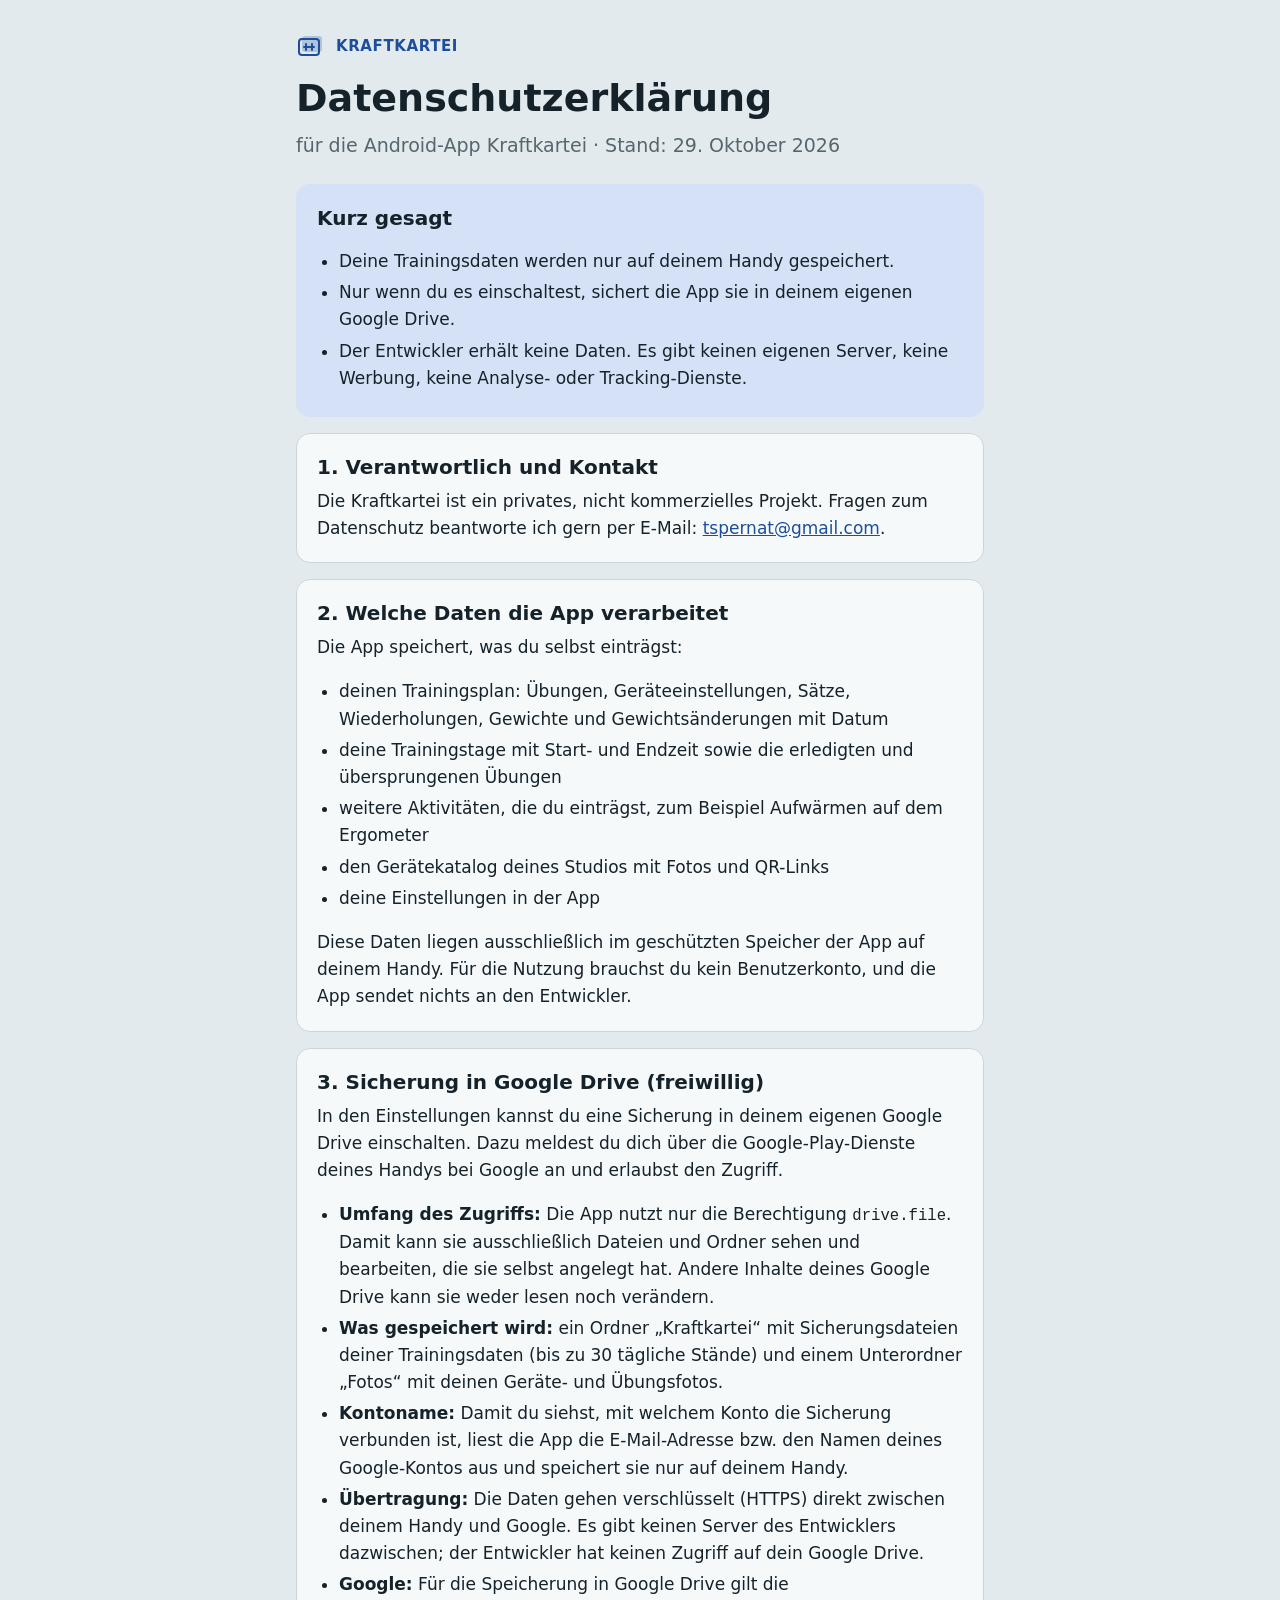
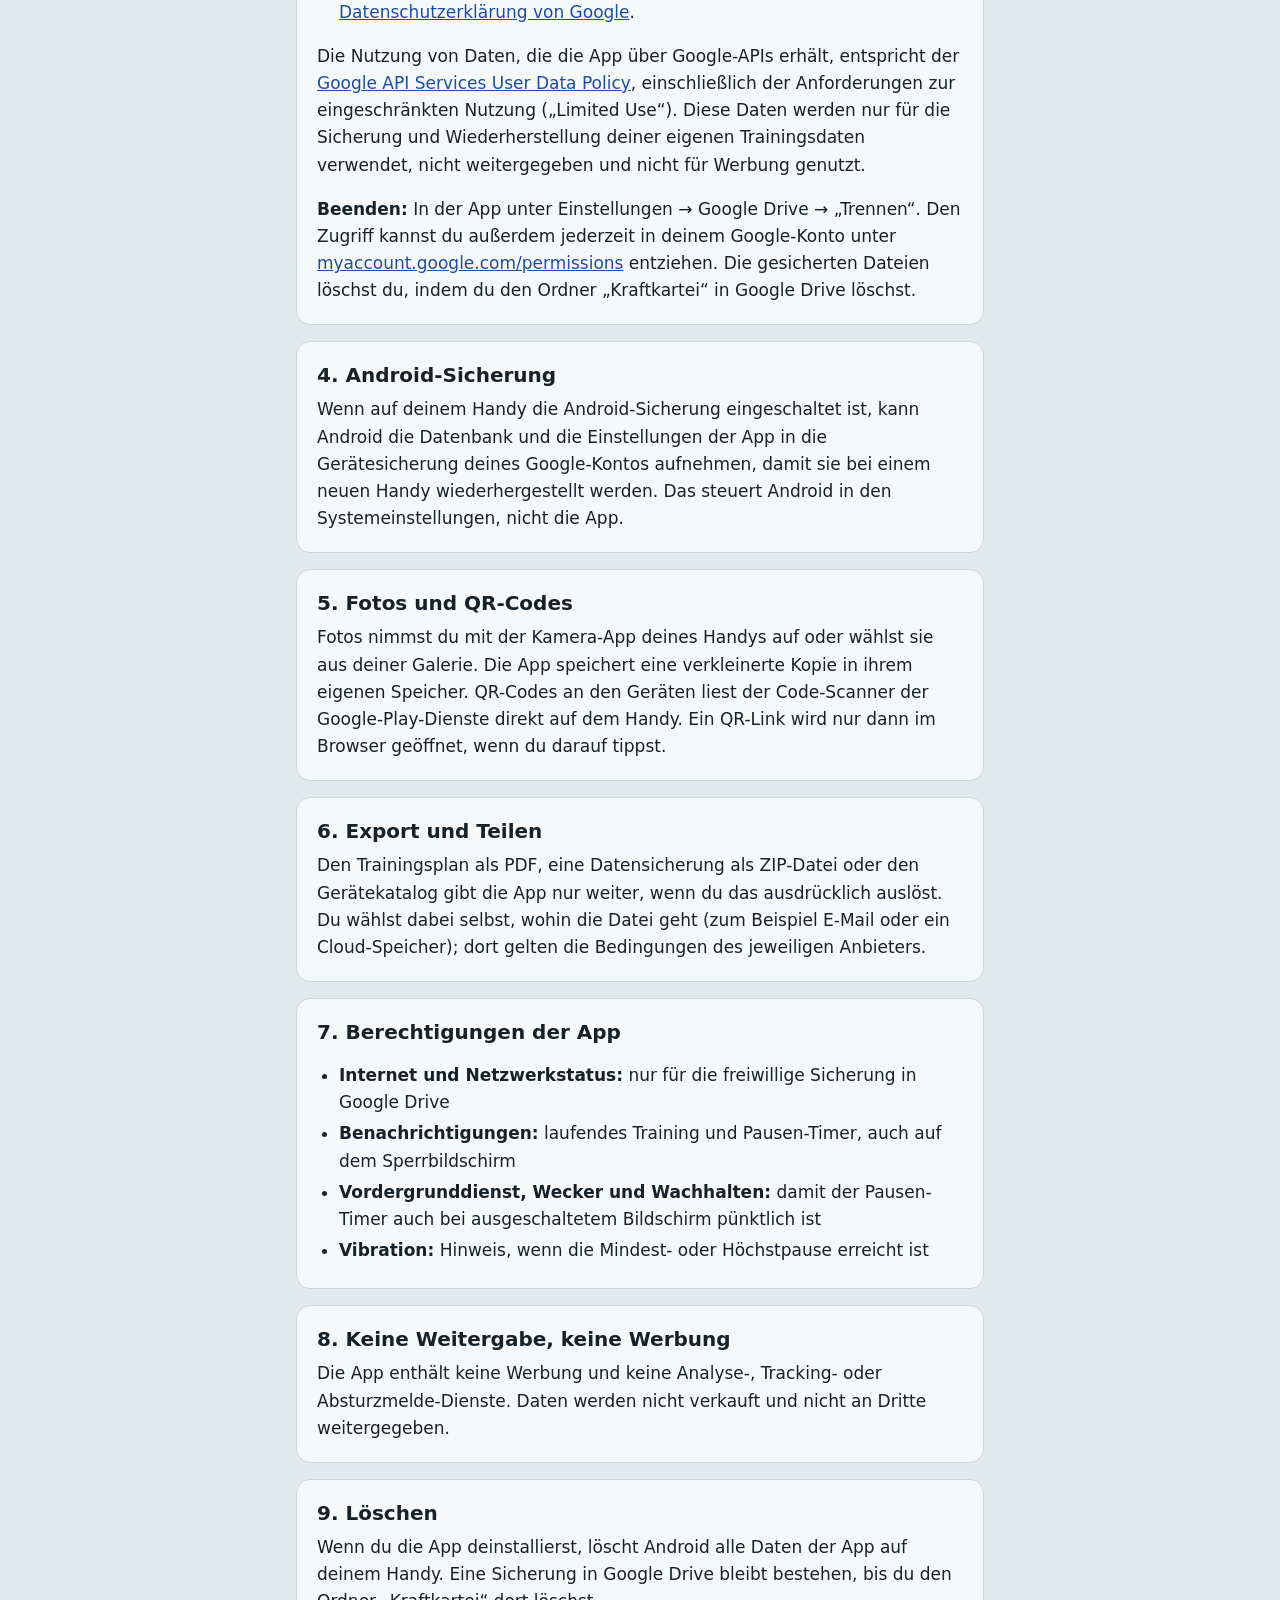
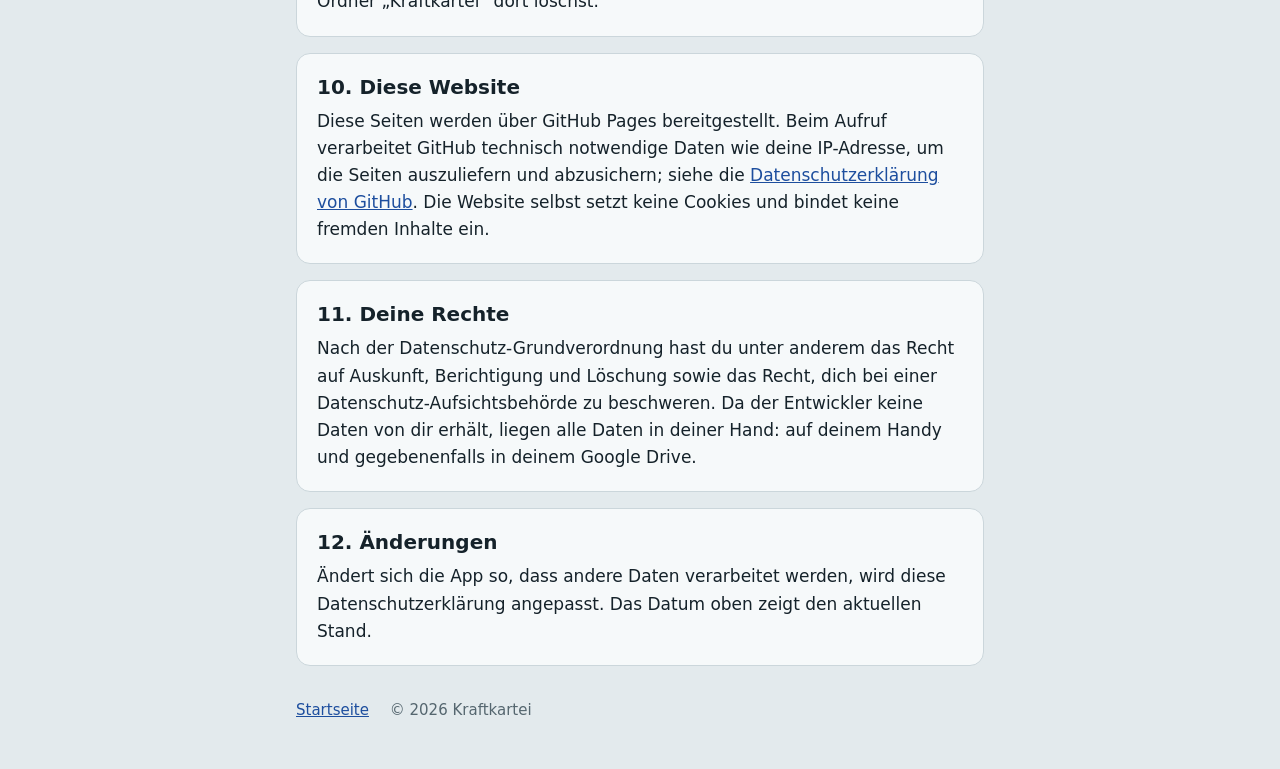
==== datenschutz.html @ fe150403 "Startseite und Datenschutzerklärung der Kraftkartei Co-Authored-By: Claude Opus 5.5 <noreply@anthrop" ====
<!doctype html>
<html lang="de">
<head>
  <meta charset="utf-8">
  <meta name="viewport" content="width=device-width, initial-scale=1">
  <title>Datenschutzerklärung – Kraftkartei</title>
  <meta name="description" content="Datenschutzerklärung der Android-App Kraftkartei.">
  <link rel="stylesheet" href="style.css">
</head>
<body>
<main>
  <header>
    <a class="brand" href="./">
      <svg width="28" height="28" viewBox="0 0 28 28" aria-hidden="true">
        <rect x="3" y="7" width="20" height="16" rx="3" fill="none" stroke="currentColor" stroke-width="2"/>
        <rect x="6" y="4" width="20" height="16" rx="3" fill="currentColor" opacity=".25"/>
        <path d="M8 15h10M10 12v6M16 12v6" stroke="currentColor" stroke-width="2" stroke-linecap="round"/>
      </svg>
      Kraftkartei
    </a>
    <h1>Datenschutzerklärung</h1>
    <p class="lead">für die Android-App Kraftkartei · Stand: 29. Oktober 2026</p>
  </header>

  <section class="note">
    <h2>Kurz gesagt</h2>
    <ul>
      <li>Deine Trainingsdaten werden nur auf deinem Handy gespeichert.</li>
      <li>Nur wenn du es einschaltest, sichert die App sie in deinem eigenen Google Drive.</li>
      <li>Der Entwickler erhält keine Daten. Es gibt keinen eigenen Server, keine Werbung, keine Analyse- oder Tracking-Dienste.</li>
    </ul>
  </section>

  <section>
    <h2>1. Verantwortlich und Kontakt</h2>
    <p>Die Kraftkartei ist ein privates, nicht kommerzielles Projekt. Fragen zum Datenschutz beantworte ich gern
      per E-Mail: <a href="mailto:tspernat@gmail.com">tspernat@gmail.com</a>.</p>
  </section>

  <section>
    <h2>2. Welche Daten die App verarbeitet</h2>
    <p>Die App speichert, was du selbst einträgst:</p>
    <ul>
      <li>deinen Trainingsplan: Übungen, Geräteeinstellungen, Sätze, Wiederholungen, Gewichte und Gewichtsänderungen mit Datum</li>
      <li>deine Trainingstage mit Start- und Endzeit sowie die erledigten und übersprungenen Übungen</li>
      <li>weitere Aktivitäten, die du einträgst, zum Beispiel Aufwärmen auf dem Ergometer</li>
      <li>den Gerätekatalog deines Studios mit Fotos und QR-Links</li>
      <li>deine Einstellungen in der App</li>
    </ul>
    <p>Diese Daten liegen ausschließlich im geschützten Speicher der App auf deinem Handy. Für die Nutzung brauchst
      du kein Benutzerkonto, und die App sendet nichts an den Entwickler.</p>
  </section>

  <section>
    <h2>3. Sicherung in Google Drive (freiwillig)</h2>
    <p>In den Einstellungen kannst du eine Sicherung in deinem eigenen Google Drive einschalten. Dazu meldest du
      dich über die Google-Play-Dienste deines Handys bei Google an und erlaubst den Zugriff.</p>
    <ul>
      <li><strong>Umfang des Zugriffs:</strong> Die App nutzt nur die Berechtigung <code>drive.file</code>.
        Damit kann sie ausschließlich Dateien und Ordner sehen und bearbeiten, die sie selbst angelegt hat.
        Andere Inhalte deines Google Drive kann sie weder lesen noch verändern.</li>
      <li><strong>Was gespeichert wird:</strong> ein Ordner „Kraftkartei“ mit Sicherungsdateien deiner
        Trainingsdaten (bis zu 30 tägliche Stände) und einem Unterordner „Fotos“ mit deinen Geräte- und Übungsfotos.</li>
      <li><strong>Kontoname:</strong> Damit du siehst, mit welchem Konto die Sicherung verbunden ist, liest die App
        die E-Mail-Adresse bzw. den Namen deines Google-Kontos aus und speichert sie nur auf deinem Handy.</li>
      <li><strong>Übertragung:</strong> Die Daten gehen verschlüsselt (HTTPS) direkt zwischen deinem Handy und
        Google. Es gibt keinen Server des Entwicklers dazwischen; der Entwickler hat keinen Zugriff auf dein Google Drive.</li>
      <li><strong>Google:</strong> Für die Speicherung in Google Drive gilt die
        <a href="https://policies.google.com/privacy">Datenschutzerklärung von Google</a>.</li>
    </ul>
    <p>Die Nutzung von Daten, die die App über Google-APIs erhält, entspricht der
      <a href="https://developers.google.com/terms/api-services-user-data-policy">Google API Services User Data Policy</a>,
      einschließlich der Anforderungen zur eingeschränkten Nutzung („Limited Use“). Diese Daten werden nur für die
      Sicherung und Wiederherstellung deiner eigenen Trainingsdaten verwendet, nicht weitergegeben und nicht für
      Werbung genutzt.</p>
    <p><strong>Beenden:</strong> In der App unter Einstellungen → Google Drive → „Trennen“. Den Zugriff kannst du
      außerdem jederzeit in deinem Google-Konto unter
      <a href="https://myaccount.google.com/permissions">myaccount.google.com/permissions</a> entziehen.
      Die gesicherten Dateien löschst du, indem du den Ordner „Kraftkartei“ in Google Drive löschst.</p>
  </section>

  <section>
    <h2>4. Android-Sicherung</h2>
    <p>Wenn auf deinem Handy die Android-Sicherung eingeschaltet ist, kann Android die Datenbank und die Einstellungen
      der App in die Gerätesicherung deines Google-Kontos aufnehmen, damit sie bei einem neuen Handy wiederhergestellt
      werden. Das steuert Android in den Systemeinstellungen, nicht die App.</p>
  </section>

  <section>
    <h2>5. Fotos und QR-Codes</h2>
    <p>Fotos nimmst du mit der Kamera-App deines Handys auf oder wählst sie aus deiner Galerie. Die App speichert eine
      verkleinerte Kopie in ihrem eigenen Speicher. QR-Codes an den Geräten liest der Code-Scanner der
      Google-Play-Dienste direkt auf dem Handy. Ein QR-Link wird nur dann im Browser geöffnet, wenn du darauf tippst.</p>
  </section>

  <section>
    <h2>6. Export und Teilen</h2>
    <p>Den Trainingsplan als PDF, eine Datensicherung als ZIP-Datei oder den Gerätekatalog gibt die App nur weiter,
      wenn du das ausdrücklich auslöst. Du wählst dabei selbst, wohin die Datei geht (zum Beispiel E-Mail oder ein
      Cloud-Speicher); dort gelten die Bedingungen des jeweiligen Anbieters.</p>
  </section>

  <section>
    <h2>7. Berechtigungen der App</h2>
    <ul>
      <li><strong>Internet und Netzwerkstatus:</strong> nur für die freiwillige Sicherung in Google Drive</li>
      <li><strong>Benachrichtigungen:</strong> laufendes Training und Pausen-Timer, auch auf dem Sperrbildschirm</li>
      <li><strong>Vordergrunddienst, Wecker und Wachhalten:</strong> damit der Pausen-Timer auch bei ausgeschaltetem
        Bildschirm pünktlich ist</li>
      <li><strong>Vibration:</strong> Hinweis, wenn die Mindest- oder Höchstpause erreicht ist</li>
    </ul>
  </section>

  <section>
    <h2>8. Keine Weitergabe, keine Werbung</h2>
    <p>Die App enthält keine Werbung und keine Analyse-, Tracking- oder Absturzmelde-Dienste. Daten werden nicht
      verkauft und nicht an Dritte weitergegeben.</p>
  </section>

  <section>
    <h2>9. Löschen</h2>
    <p>Wenn du die App deinstallierst, löscht Android alle Daten der App auf deinem Handy. Eine Sicherung in Google
      Drive bleibt bestehen, bis du den Ordner „Kraftkartei“ dort löschst.</p>
  </section>

  <section>
    <h2>10. Diese Website</h2>
    <p>Diese Seiten werden über GitHub Pages bereitgestellt. Beim Aufruf verarbeitet GitHub technisch notwendige Daten
      wie deine IP-Adresse, um die Seiten auszuliefern und abzusichern; siehe die
      <a href="https://docs.github.com/de/site-policy/privacy-policies/github-general-privacy-statement">Datenschutzerklärung von GitHub</a>.
      Die Website selbst setzt keine Cookies und bindet keine fremden Inhalte ein.</p>
  </section>

  <section>
    <h2>11. Deine Rechte</h2>
    <p>Nach der Datenschutz-Grundverordnung hast du unter anderem das Recht auf Auskunft, Berichtigung und Löschung
      sowie das Recht, dich bei einer Datenschutz-Aufsichtsbehörde zu beschweren. Da der Entwickler keine Daten von
      dir erhält, liegen alle Daten in deiner Hand: auf deinem Handy und gegebenenfalls in deinem Google Drive.</p>
  </section>

  <section>
    <h2>12. Änderungen</h2>
    <p>Ändert sich die App so, dass andere Daten verarbeitet werden, wird diese Datenschutzerklärung angepasst.
      Das Datum oben zeigt den aktuellen Stand.</p>
  </section>

  <footer>
    <a href="./">Startseite</a>
    <span>© 2026 Kraftkartei</span>
  </footer>
</main>
</body>
</html>
---- style.css ----
:root {
  --bg: #e3eaed;
  --surface: #f6f9fa;
  --ink: #15222a;
  --muted: #55666f;
  --primary: #1d4e9e;
  --primary-soft: #d5e1f6;
  --line: #cbd6db;
}

@media (prefers-color-scheme: dark) {
  :root {
    --bg: #0d1418;
    --surface: #16212a;
    --ink: #e3eaed;
    --muted: #a3b3bb;
    --primary: #8fb2ff;
    --primary-soft: #223d6e;
    --line: #2c3a43;
  }
}

* { box-sizing: border-box; }

body {
  margin: 0;
  background: var(--bg);
  color: var(--ink);
  font: 17px/1.6 system-ui, -apple-system, "Segoe UI", Roboto, sans-serif;
  -webkit-text-size-adjust: 100%;
}

main {
  max-width: 720px;
  margin: 0 auto;
  padding: 32px 16px 48px;
}

header { margin-bottom: 24px; }

.brand {
  display: flex;
  align-items: center;
  gap: 12px;
  color: var(--primary);
  font-weight: 700;
  font-size: 15px;
  letter-spacing: .04em;
  text-transform: uppercase;
  text-decoration: none;
}

.brand svg { flex: none; }

h1 {
  margin: 16px 0 8px;
  font-size: clamp(28px, 6vw, 38px);
  line-height: 1.2;
}

h2 {
  margin: 0 0 8px;
  font-size: 20px;
  line-height: 1.3;
}

.lead {
  margin: 0;
  color: var(--muted);
  font-size: 19px;
}

section {
  background: var(--surface);
  border: 1px solid var(--line);
  border-radius: 14px;
  padding: 20px;
  margin: 16px 0;
}

section p:first-of-type { margin-top: 0; }
section p:last-child, section ul:last-child { margin-bottom: 0; }

ul { padding-left: 22px; }
li { margin: 4px 0; }

a { color: var(--primary); }

.note {
  background: var(--primary-soft);
  border-color: transparent;
}

footer {
  margin-top: 32px;
  color: var(--muted);
  font-size: 15px;
}

footer a { margin-right: 16px; }

code {
  font-family: ui-monospace, Consolas, monospace;
  font-size: .92em;
  overflow-wrap: anywhere;
}
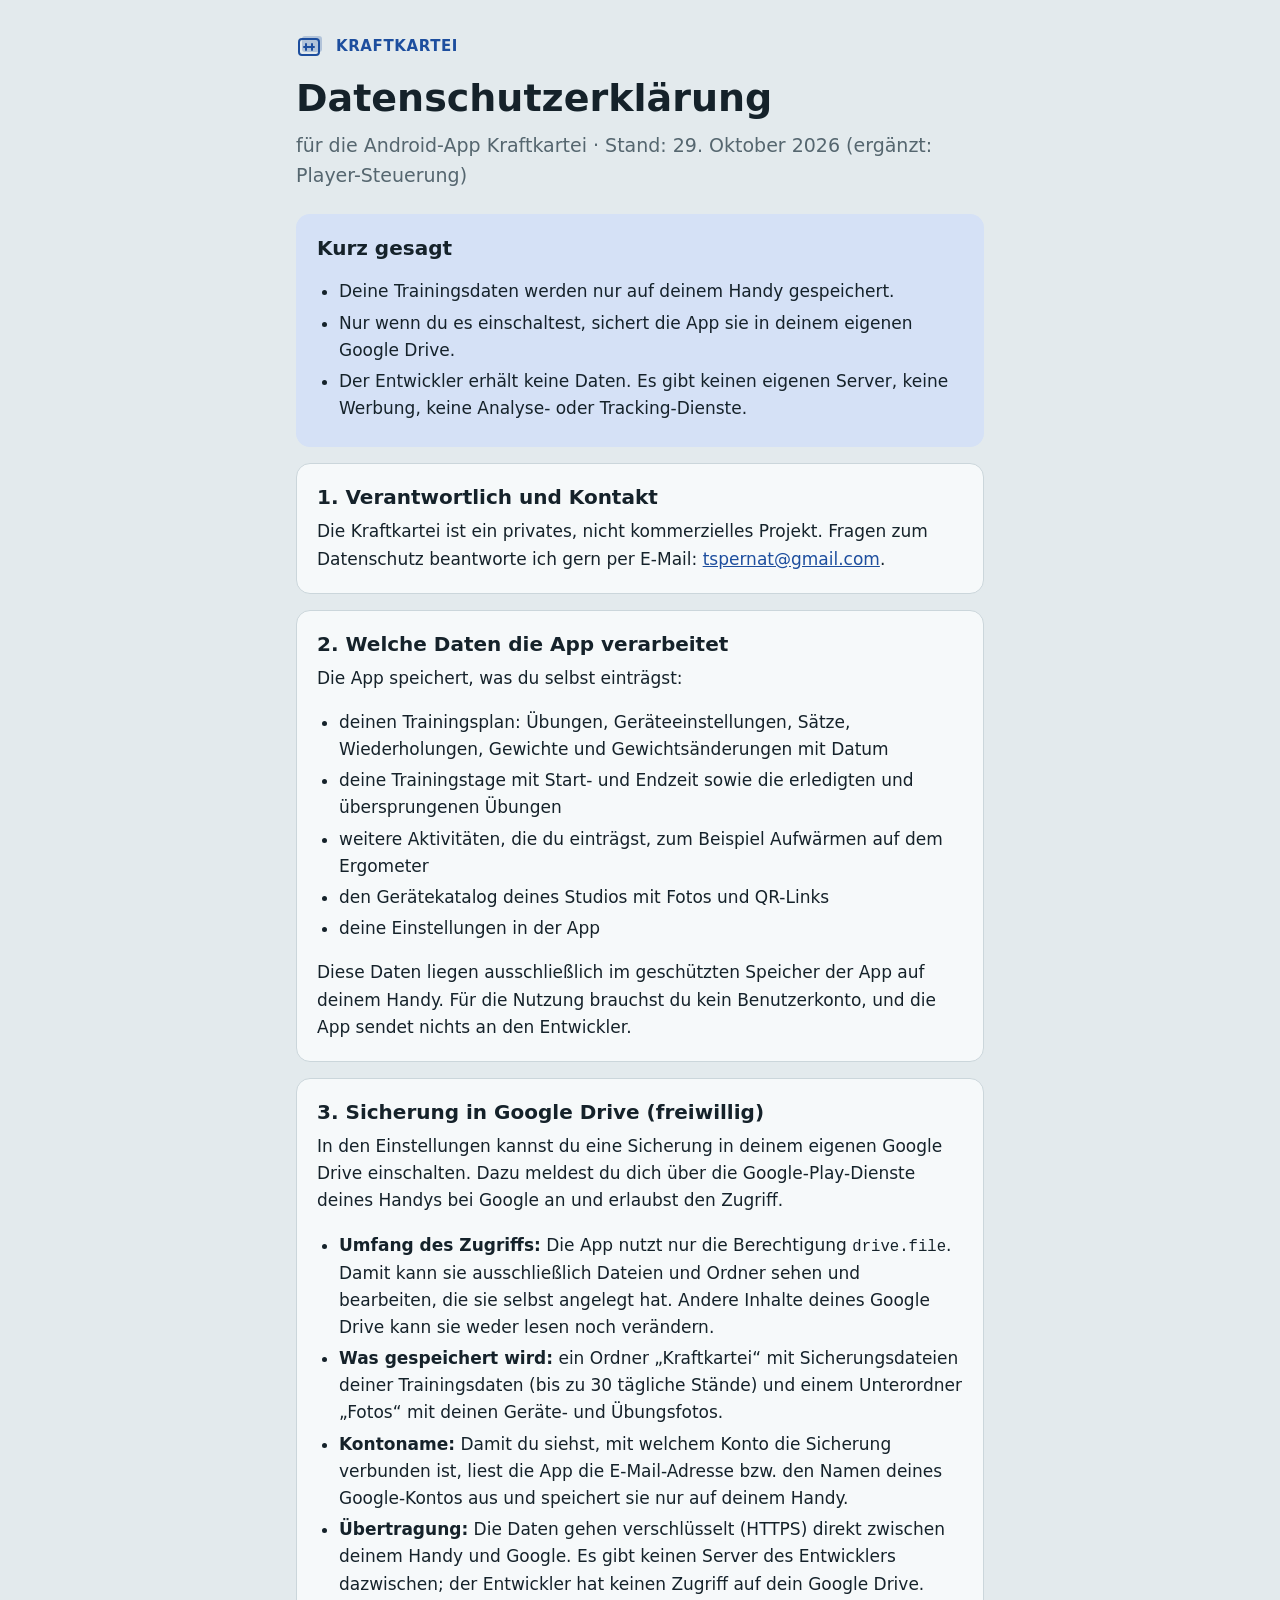
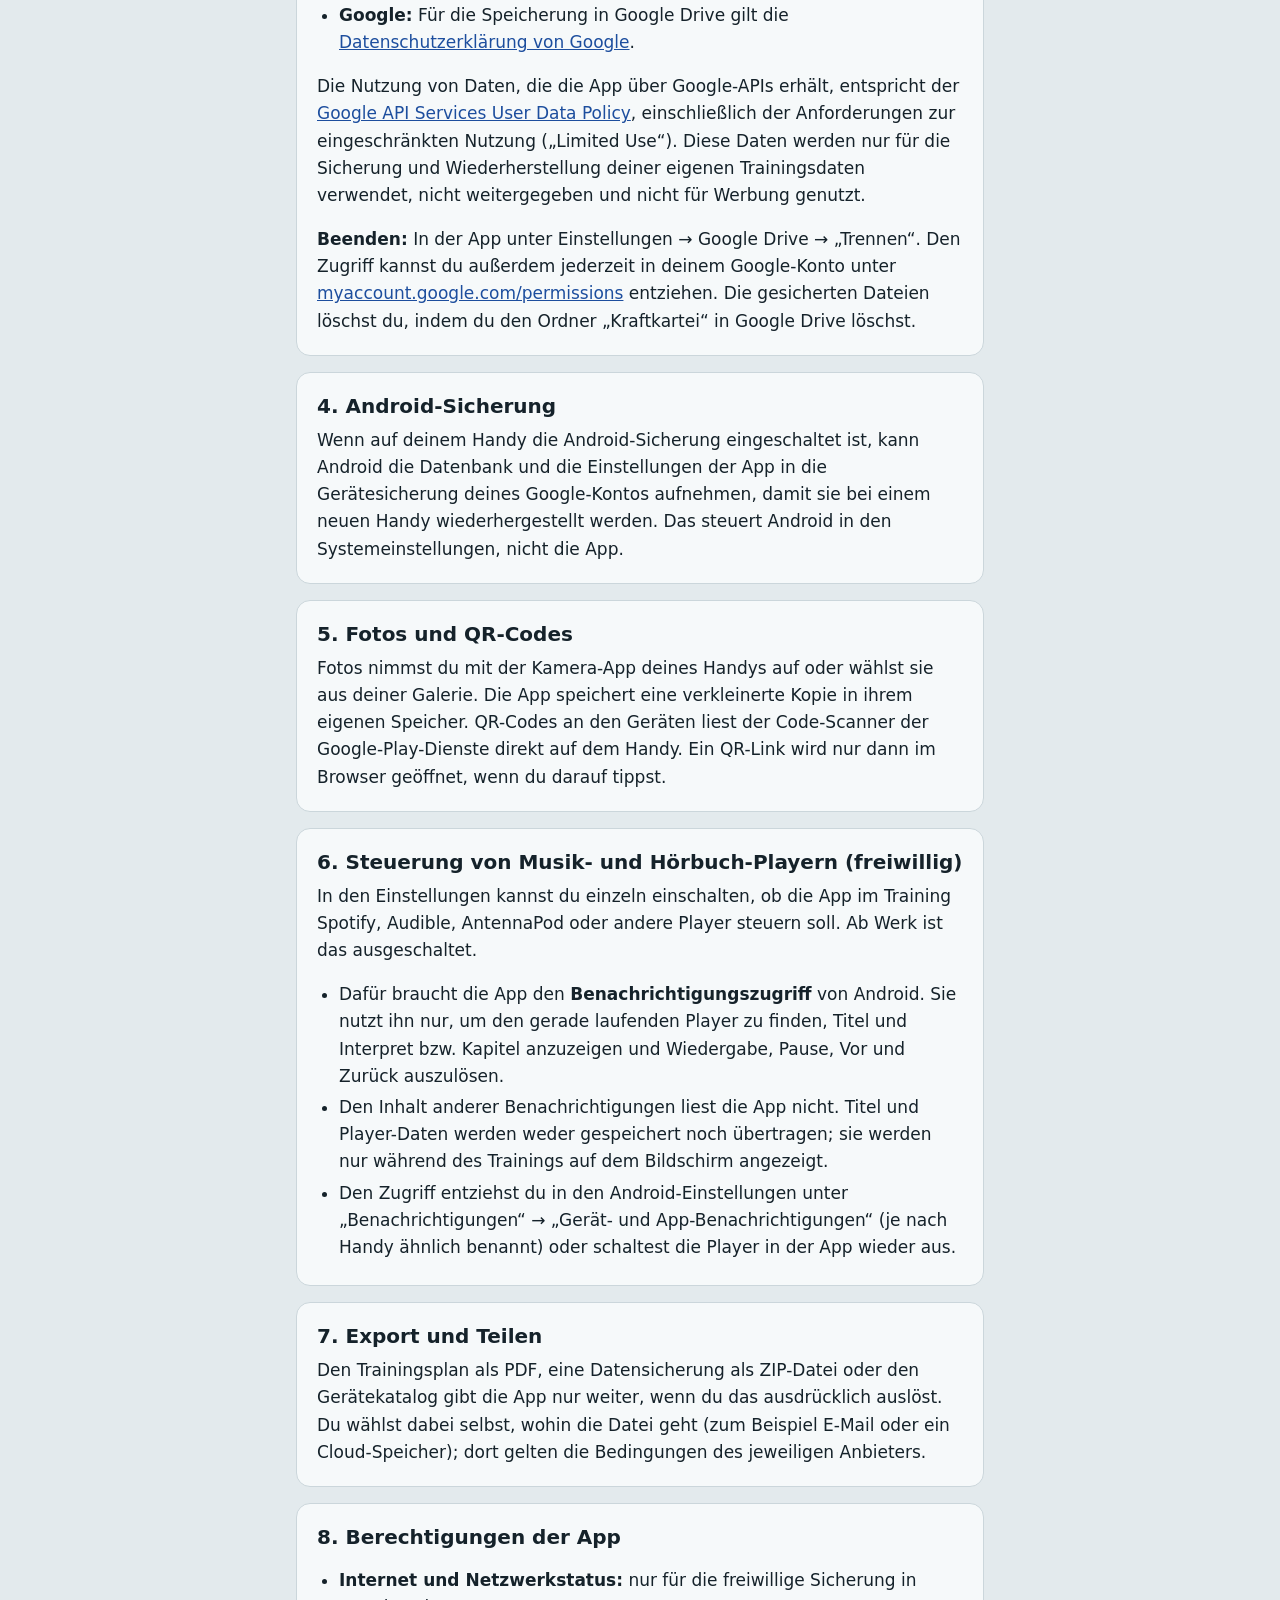
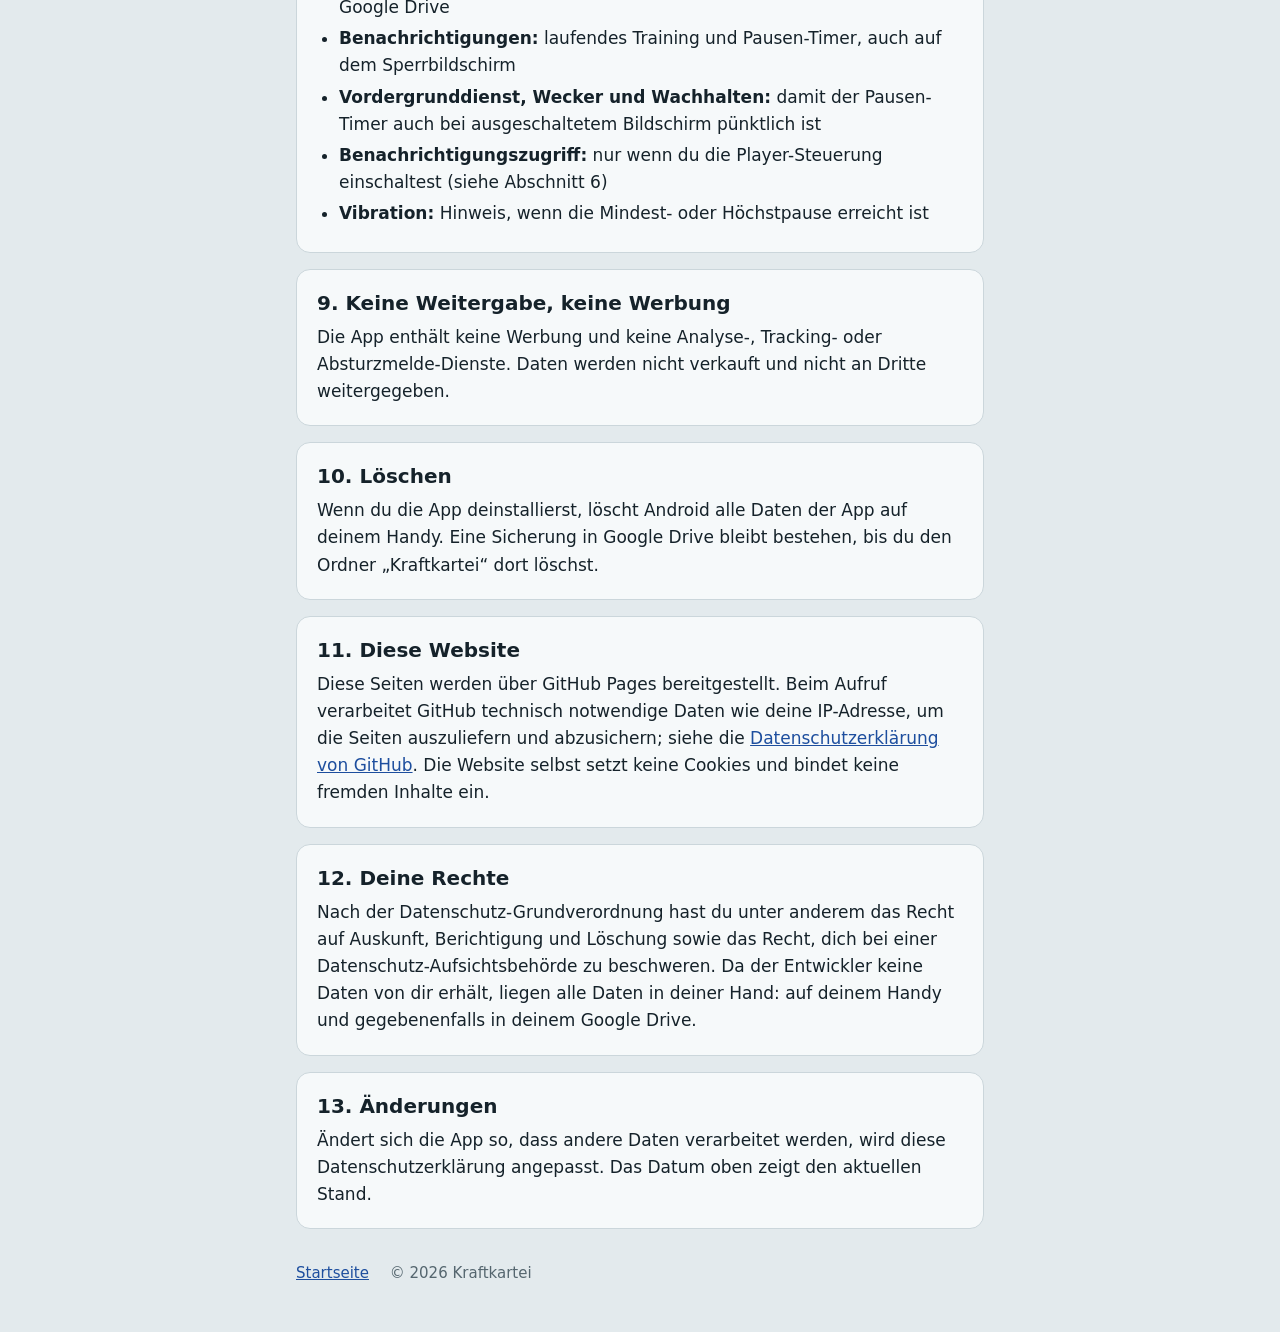
==== commit 2cddebd4: "Datenschutz: Player-Steuerung ergänzt Co-Authored-By: Claude Opus 5.5 <noreply@anthropic.com>" ====
--- a/datenschutz.html
+++ b/datenschutz.html
@@ -19,7 +19,7 @@
       Kraftkartei
     </a>
     <h1>Datenschutzerklärung</h1>
-    <p class="lead">für die Android-App Kraftkartei · Stand: 29. Oktober 2026</p>
+    <p class="lead">für die Android-App Kraftkartei · Stand: 29. Oktober 2026 (ergänzt: Player-Steuerung)</p>
   </header>
 
   <section class="note">
@@ -94,37 +94,53 @@
   </section>
 
   <section>
-    <h2>6. Export und Teilen</h2>
+    <h2>6. Steuerung von Musik- und Hörbuch-Playern (freiwillig)</h2>
+    <p>In den Einstellungen kannst du einzeln einschalten, ob die App im Training Spotify, Audible, AntennaPod oder
+      andere Player steuern soll. Ab Werk ist das ausgeschaltet.</p>
+    <ul>
+      <li>Dafür braucht die App den <strong>Benachrichtigungszugriff</strong> von Android. Sie nutzt ihn nur, um
+        den gerade laufenden Player zu finden, Titel und Interpret bzw. Kapitel anzuzeigen und Wiedergabe, Pause,
+        Vor und Zurück auszulösen.</li>
+      <li>Den Inhalt anderer Benachrichtigungen liest die App nicht. Titel und Player-Daten werden weder gespeichert
+        noch übertragen; sie werden nur während des Trainings auf dem Bildschirm angezeigt.</li>
+      <li>Den Zugriff entziehst du in den Android-Einstellungen unter „Benachrichtigungen“ → „Gerät- und
+        App-Benachrichtigungen“ (je nach Handy ähnlich benannt) oder schaltest die Player in der App wieder aus.</li>
+    </ul>
+  </section>
+
+  <section>
+    <h2>7. Export und Teilen</h2>
     <p>Den Trainingsplan als PDF, eine Datensicherung als ZIP-Datei oder den Gerätekatalog gibt die App nur weiter,
       wenn du das ausdrücklich auslöst. Du wählst dabei selbst, wohin die Datei geht (zum Beispiel E-Mail oder ein
       Cloud-Speicher); dort gelten die Bedingungen des jeweiligen Anbieters.</p>
   </section>
 
   <section>
-    <h2>7. Berechtigungen der App</h2>
+    <h2>8. Berechtigungen der App</h2>
     <ul>
       <li><strong>Internet und Netzwerkstatus:</strong> nur für die freiwillige Sicherung in Google Drive</li>
       <li><strong>Benachrichtigungen:</strong> laufendes Training und Pausen-Timer, auch auf dem Sperrbildschirm</li>
       <li><strong>Vordergrunddienst, Wecker und Wachhalten:</strong> damit der Pausen-Timer auch bei ausgeschaltetem
         Bildschirm pünktlich ist</li>
+      <li><strong>Benachrichtigungszugriff:</strong> nur wenn du die Player-Steuerung einschaltest (siehe Abschnitt 6)</li>
       <li><strong>Vibration:</strong> Hinweis, wenn die Mindest- oder Höchstpause erreicht ist</li>
     </ul>
   </section>
 
   <section>
-    <h2>8. Keine Weitergabe, keine Werbung</h2>
+    <h2>9. Keine Weitergabe, keine Werbung</h2>
     <p>Die App enthält keine Werbung und keine Analyse-, Tracking- oder Absturzmelde-Dienste. Daten werden nicht
       verkauft und nicht an Dritte weitergegeben.</p>
   </section>
 
   <section>
-    <h2>9. Löschen</h2>
+    <h2>10. Löschen</h2>
     <p>Wenn du die App deinstallierst, löscht Android alle Daten der App auf deinem Handy. Eine Sicherung in Google
       Drive bleibt bestehen, bis du den Ordner „Kraftkartei“ dort löschst.</p>
   </section>
 
   <section>
-    <h2>10. Diese Website</h2>
+    <h2>11. Diese Website</h2>
     <p>Diese Seiten werden über GitHub Pages bereitgestellt. Beim Aufruf verarbeitet GitHub technisch notwendige Daten
       wie deine IP-Adresse, um die Seiten auszuliefern und abzusichern; siehe die
       <a href="https://docs.github.com/de/site-policy/privacy-policies/github-general-privacy-statement">Datenschutzerklärung von GitHub</a>.
@@ -132,14 +148,14 @@
   </section>
 
   <section>
-    <h2>11. Deine Rechte</h2>
+    <h2>12. Deine Rechte</h2>
     <p>Nach der Datenschutz-Grundverordnung hast du unter anderem das Recht auf Auskunft, Berichtigung und Löschung
       sowie das Recht, dich bei einer Datenschutz-Aufsichtsbehörde zu beschweren. Da der Entwickler keine Daten von
       dir erhält, liegen alle Daten in deiner Hand: auf deinem Handy und gegebenenfalls in deinem Google Drive.</p>
   </section>
 
   <section>
-    <h2>12. Änderungen</h2>
+    <h2>13. Änderungen</h2>
     <p>Ändert sich die App so, dass andere Daten verarbeitet werden, wird diese Datenschutzerklärung angepasst.
       Das Datum oben zeigt den aktuellen Stand.</p>
   </section>
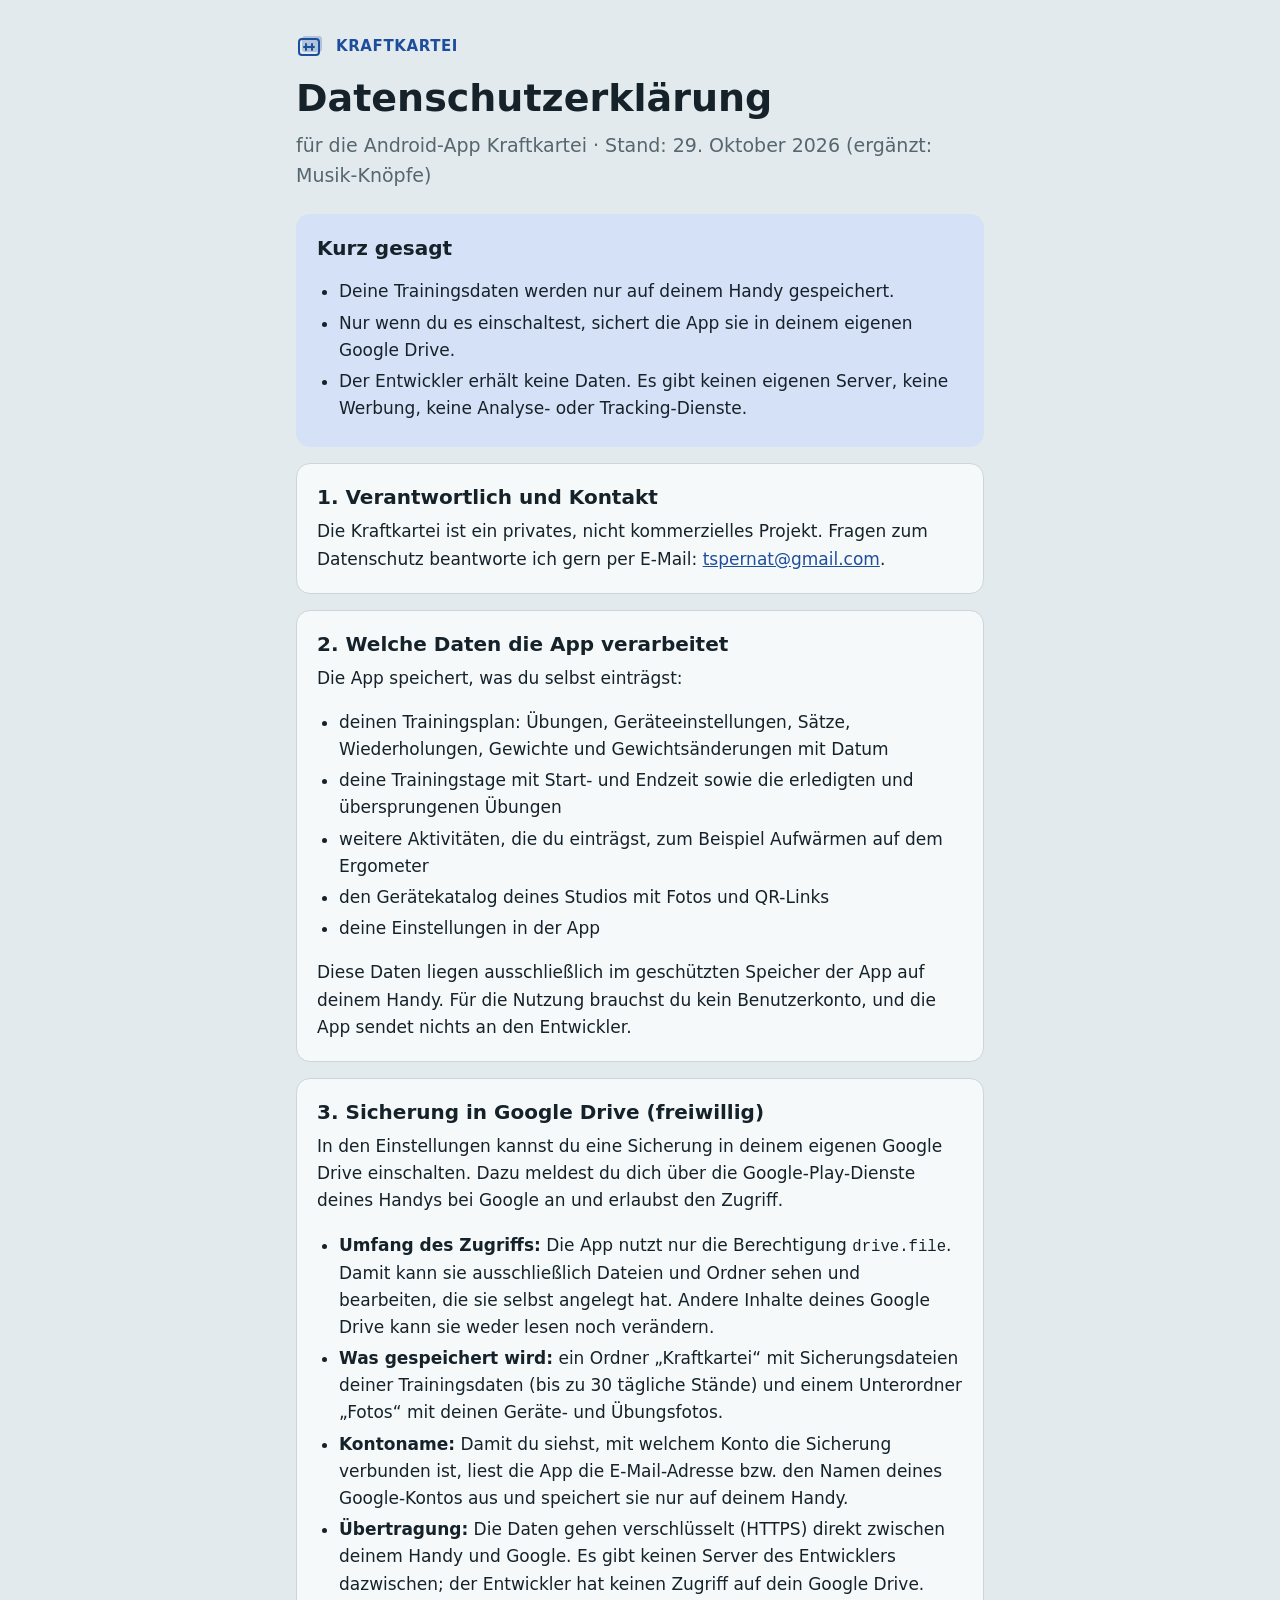
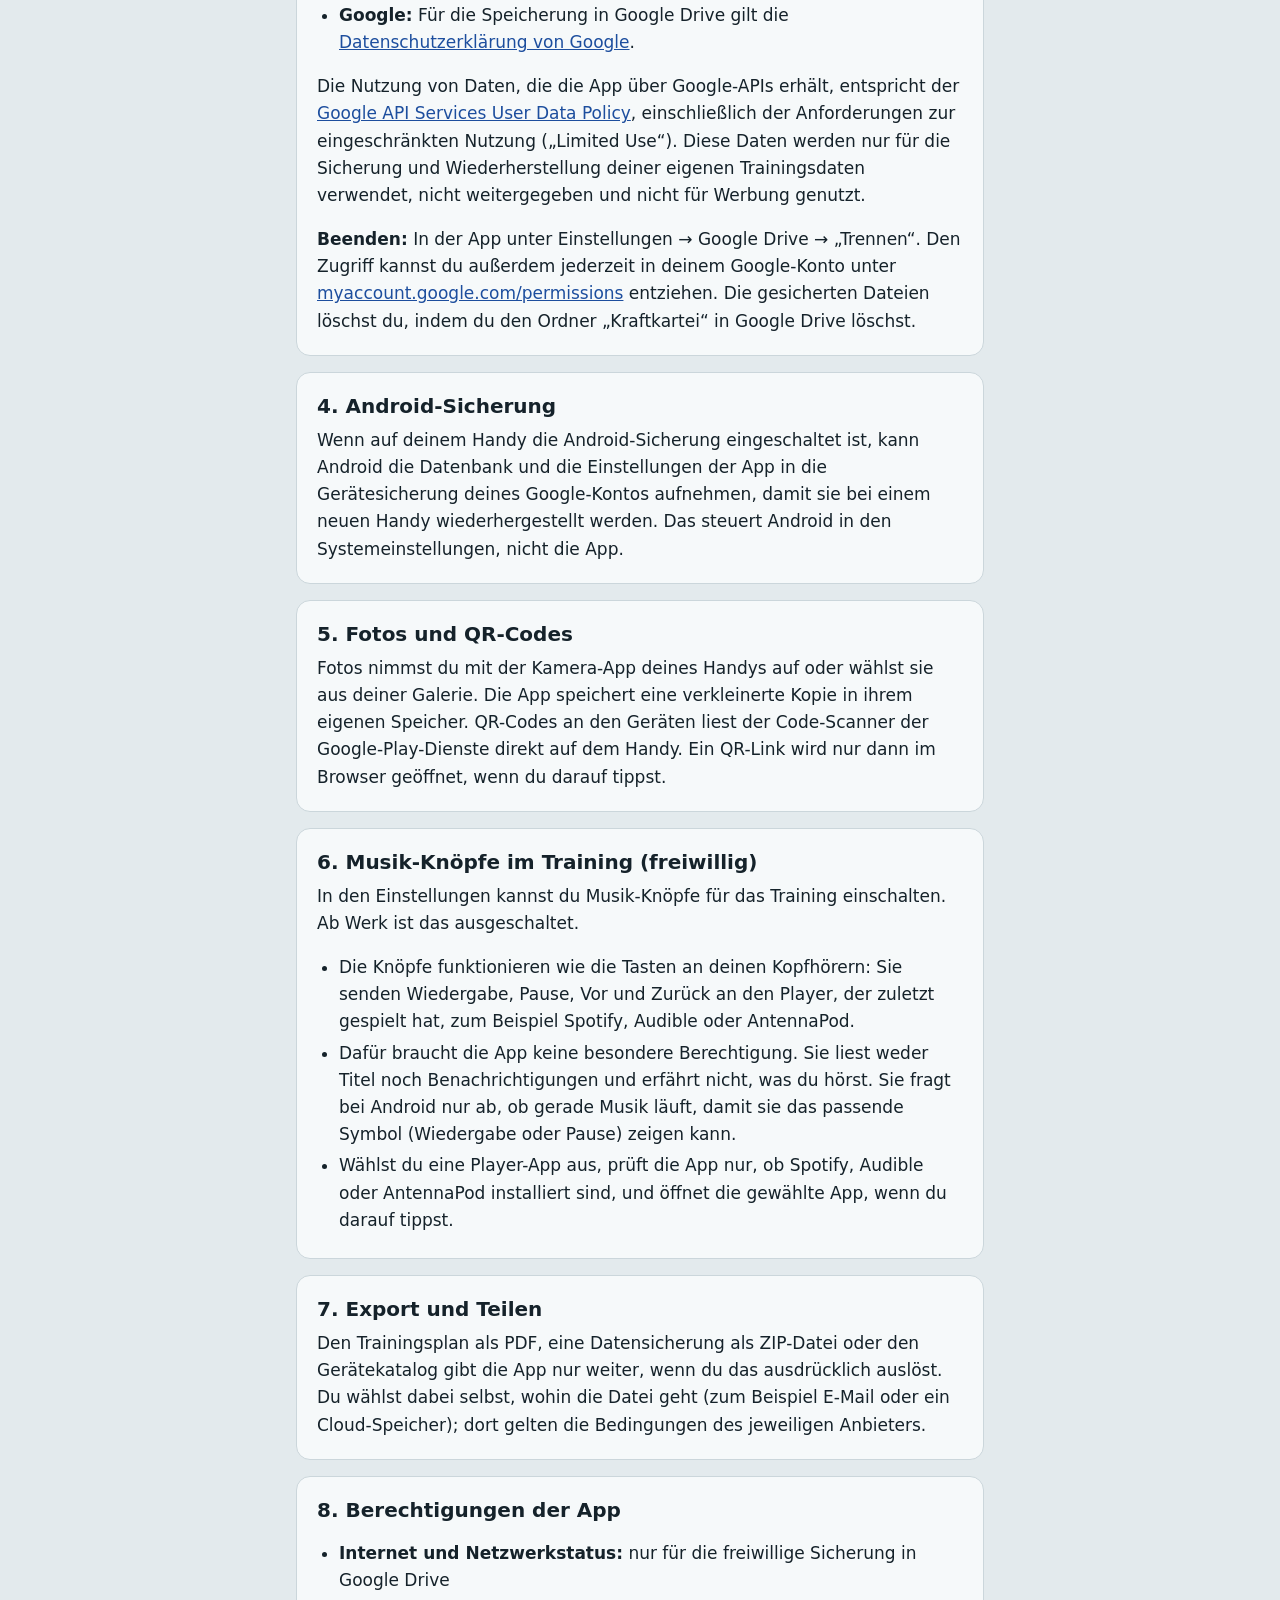
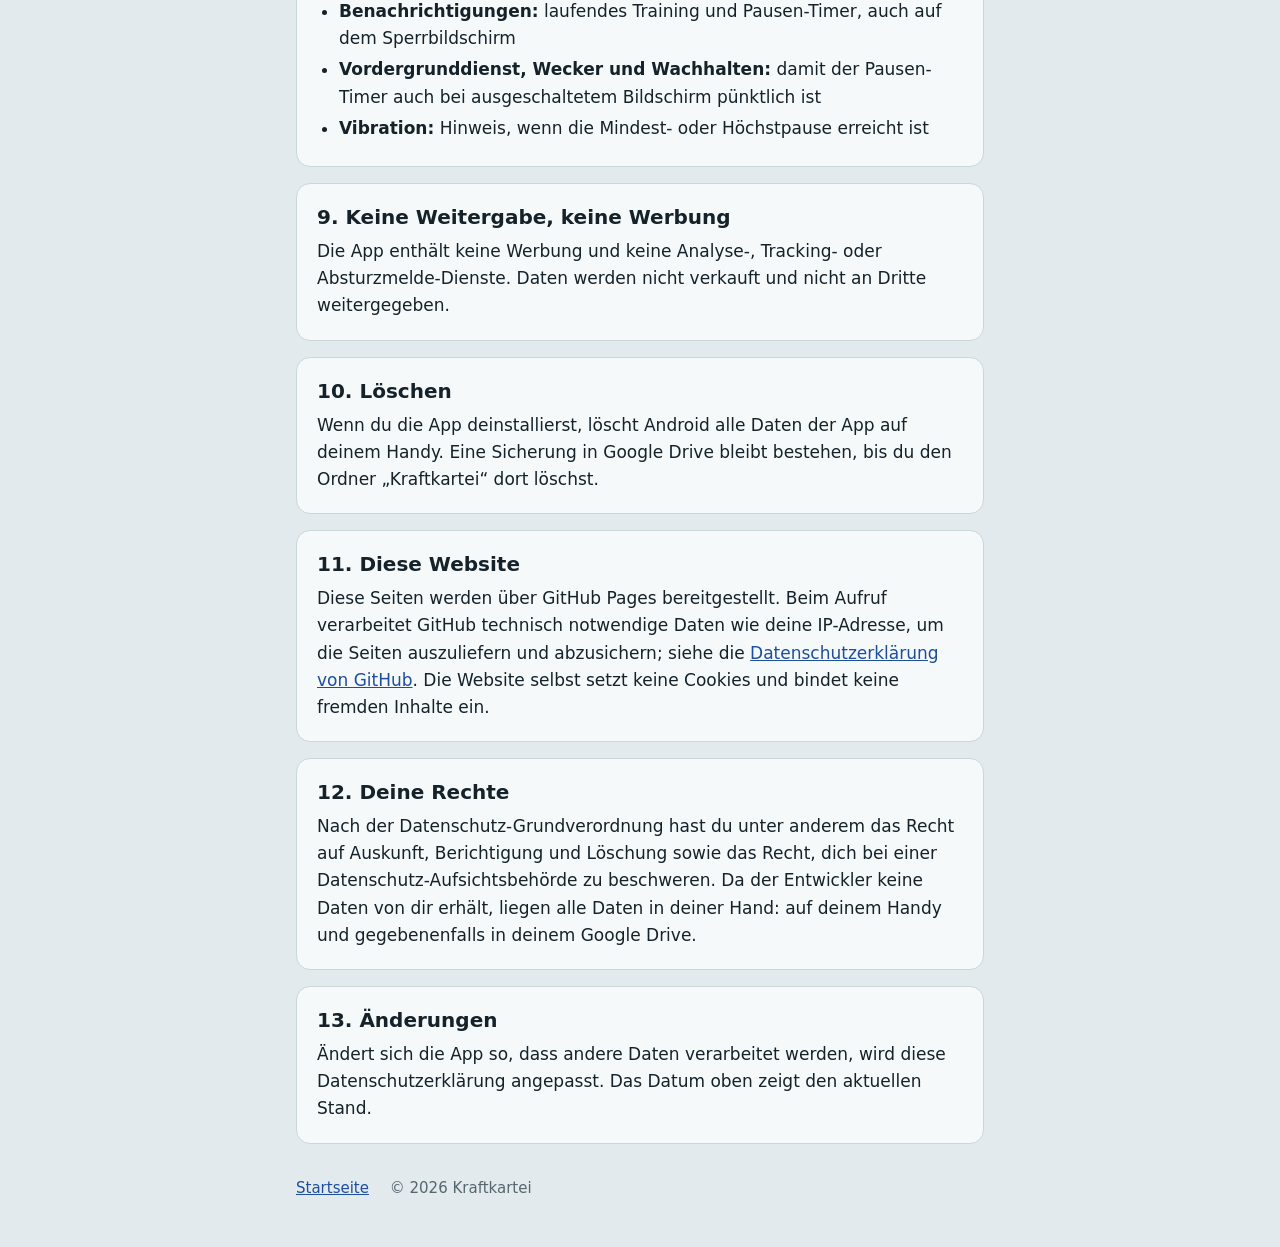
==== commit 5ea913a8: "Datenschutz: Musik-Knöpfe ohne Benachrichtigungszugriff Co-Authored-By: Claude Opus 5.5 <noreply@ant" ====
--- a/datenschutz.html
+++ b/datenschutz.html
@@ -19,7 +19,7 @@
       Kraftkartei
     </a>
     <h1>Datenschutzerklärung</h1>
-    <p class="lead">für die Android-App Kraftkartei · Stand: 29. Oktober 2026 (ergänzt: Player-Steuerung)</p>
+    <p class="lead">für die Android-App Kraftkartei · Stand: 29. Oktober 2026 (ergänzt: Musik-Knöpfe)</p>
   </header>
 
   <section class="note">
@@ -94,17 +94,16 @@
   </section>
 
   <section>
-    <h2>6. Steuerung von Musik- und Hörbuch-Playern (freiwillig)</h2>
-    <p>In den Einstellungen kannst du einzeln einschalten, ob die App im Training Spotify, Audible, AntennaPod oder
-      andere Player steuern soll. Ab Werk ist das ausgeschaltet.</p>
+    <h2>6. Musik-Knöpfe im Training (freiwillig)</h2>
+    <p>In den Einstellungen kannst du Musik-Knöpfe für das Training einschalten. Ab Werk ist das ausgeschaltet.</p>
     <ul>
-      <li>Dafür braucht die App den <strong>Benachrichtigungszugriff</strong> von Android. Sie nutzt ihn nur, um
-        den gerade laufenden Player zu finden, Titel und Interpret bzw. Kapitel anzuzeigen und Wiedergabe, Pause,
-        Vor und Zurück auszulösen.</li>
-      <li>Den Inhalt anderer Benachrichtigungen liest die App nicht. Titel und Player-Daten werden weder gespeichert
-        noch übertragen; sie werden nur während des Trainings auf dem Bildschirm angezeigt.</li>
-      <li>Den Zugriff entziehst du in den Android-Einstellungen unter „Benachrichtigungen“ → „Gerät- und
-        App-Benachrichtigungen“ (je nach Handy ähnlich benannt) oder schaltest die Player in der App wieder aus.</li>
+      <li>Die Knöpfe funktionieren wie die Tasten an deinen Kopfhörern: Sie senden Wiedergabe, Pause, Vor und Zurück
+        an den Player, der zuletzt gespielt hat, zum Beispiel Spotify, Audible oder AntennaPod.</li>
+      <li>Dafür braucht die App keine besondere Berechtigung. Sie liest weder Titel noch Benachrichtigungen und
+        erfährt nicht, was du hörst. Sie fragt bei Android nur ab, ob gerade Musik läuft, damit sie das passende
+        Symbol (Wiedergabe oder Pause) zeigen kann.</li>
+      <li>Wählst du eine Player-App aus, prüft die App nur, ob Spotify, Audible oder AntennaPod installiert sind, und
+        öffnet die gewählte App, wenn du darauf tippst.</li>
     </ul>
   </section>
 
@@ -122,7 +121,6 @@
       <li><strong>Benachrichtigungen:</strong> laufendes Training und Pausen-Timer, auch auf dem Sperrbildschirm</li>
       <li><strong>Vordergrunddienst, Wecker und Wachhalten:</strong> damit der Pausen-Timer auch bei ausgeschaltetem
         Bildschirm pünktlich ist</li>
-      <li><strong>Benachrichtigungszugriff:</strong> nur wenn du die Player-Steuerung einschaltest (siehe Abschnitt 6)</li>
       <li><strong>Vibration:</strong> Hinweis, wenn die Mindest- oder Höchstpause erreicht ist</li>
     </ul>
   </section>
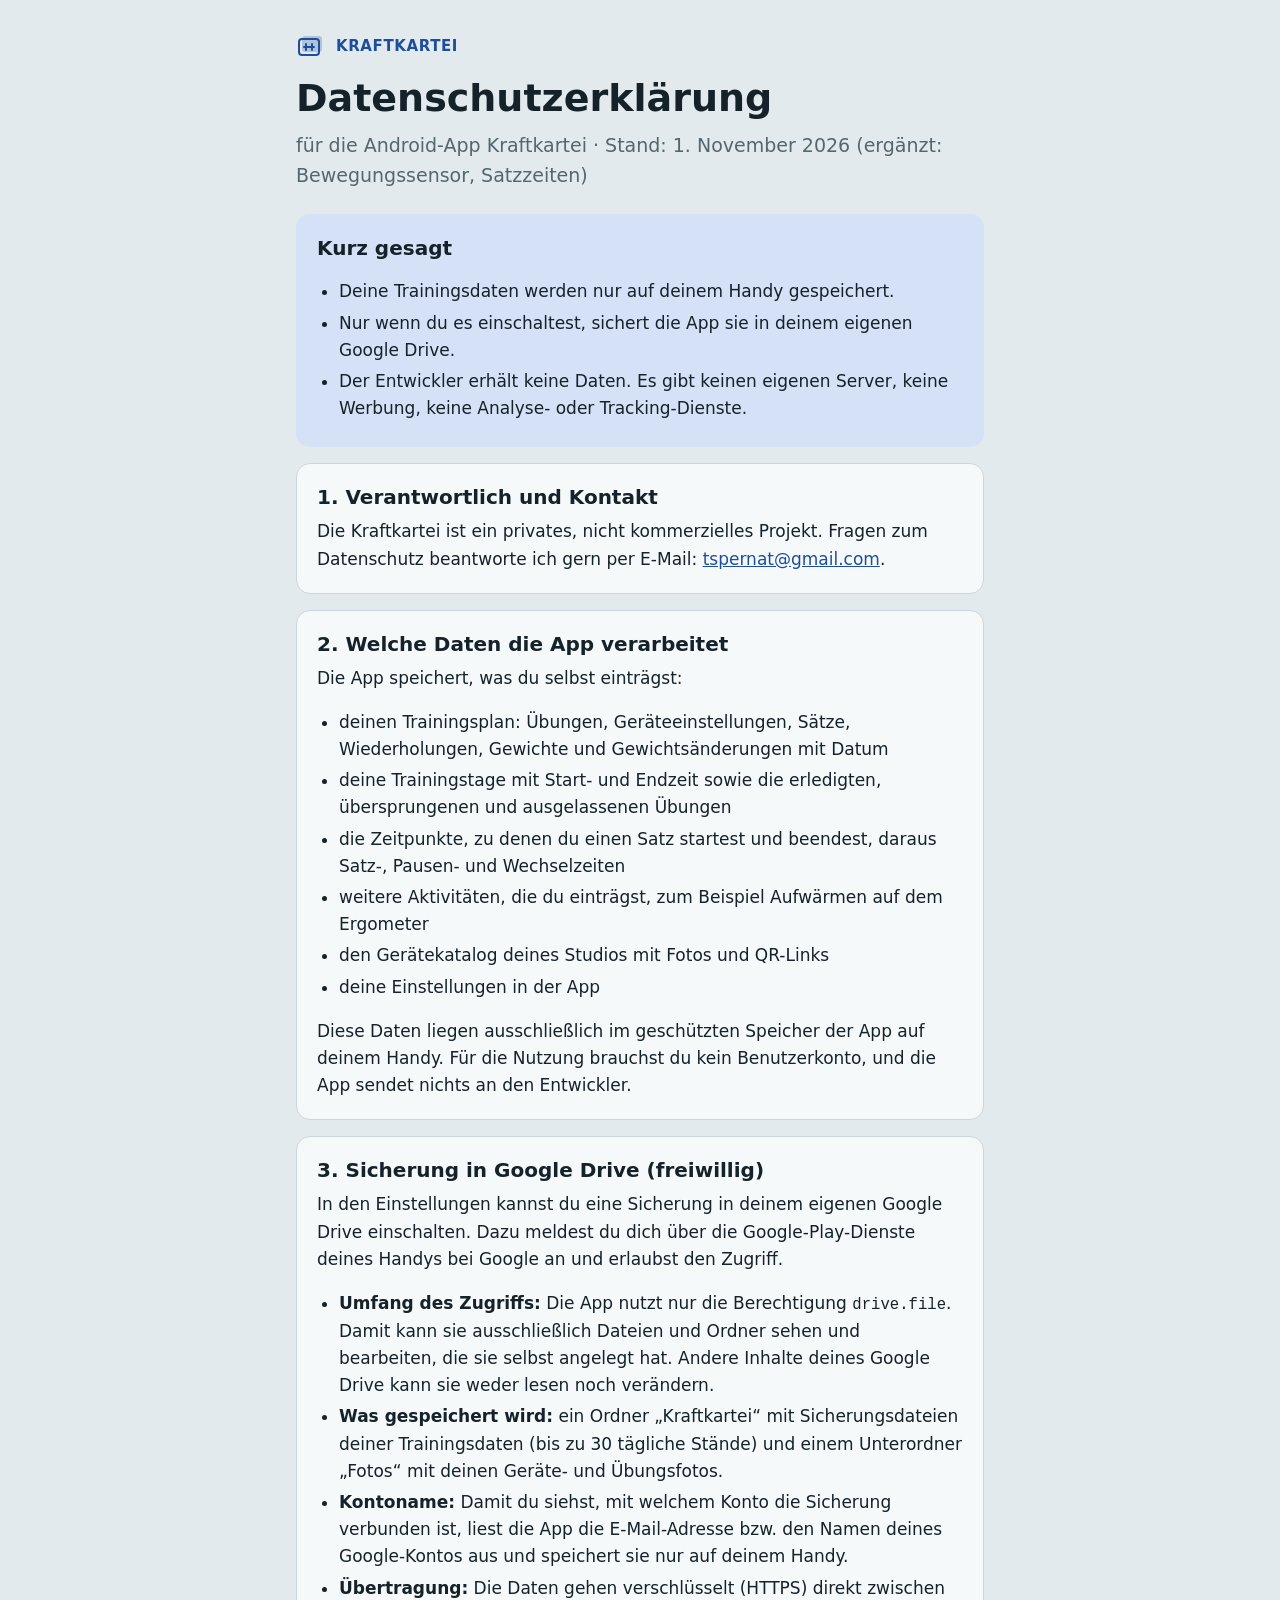
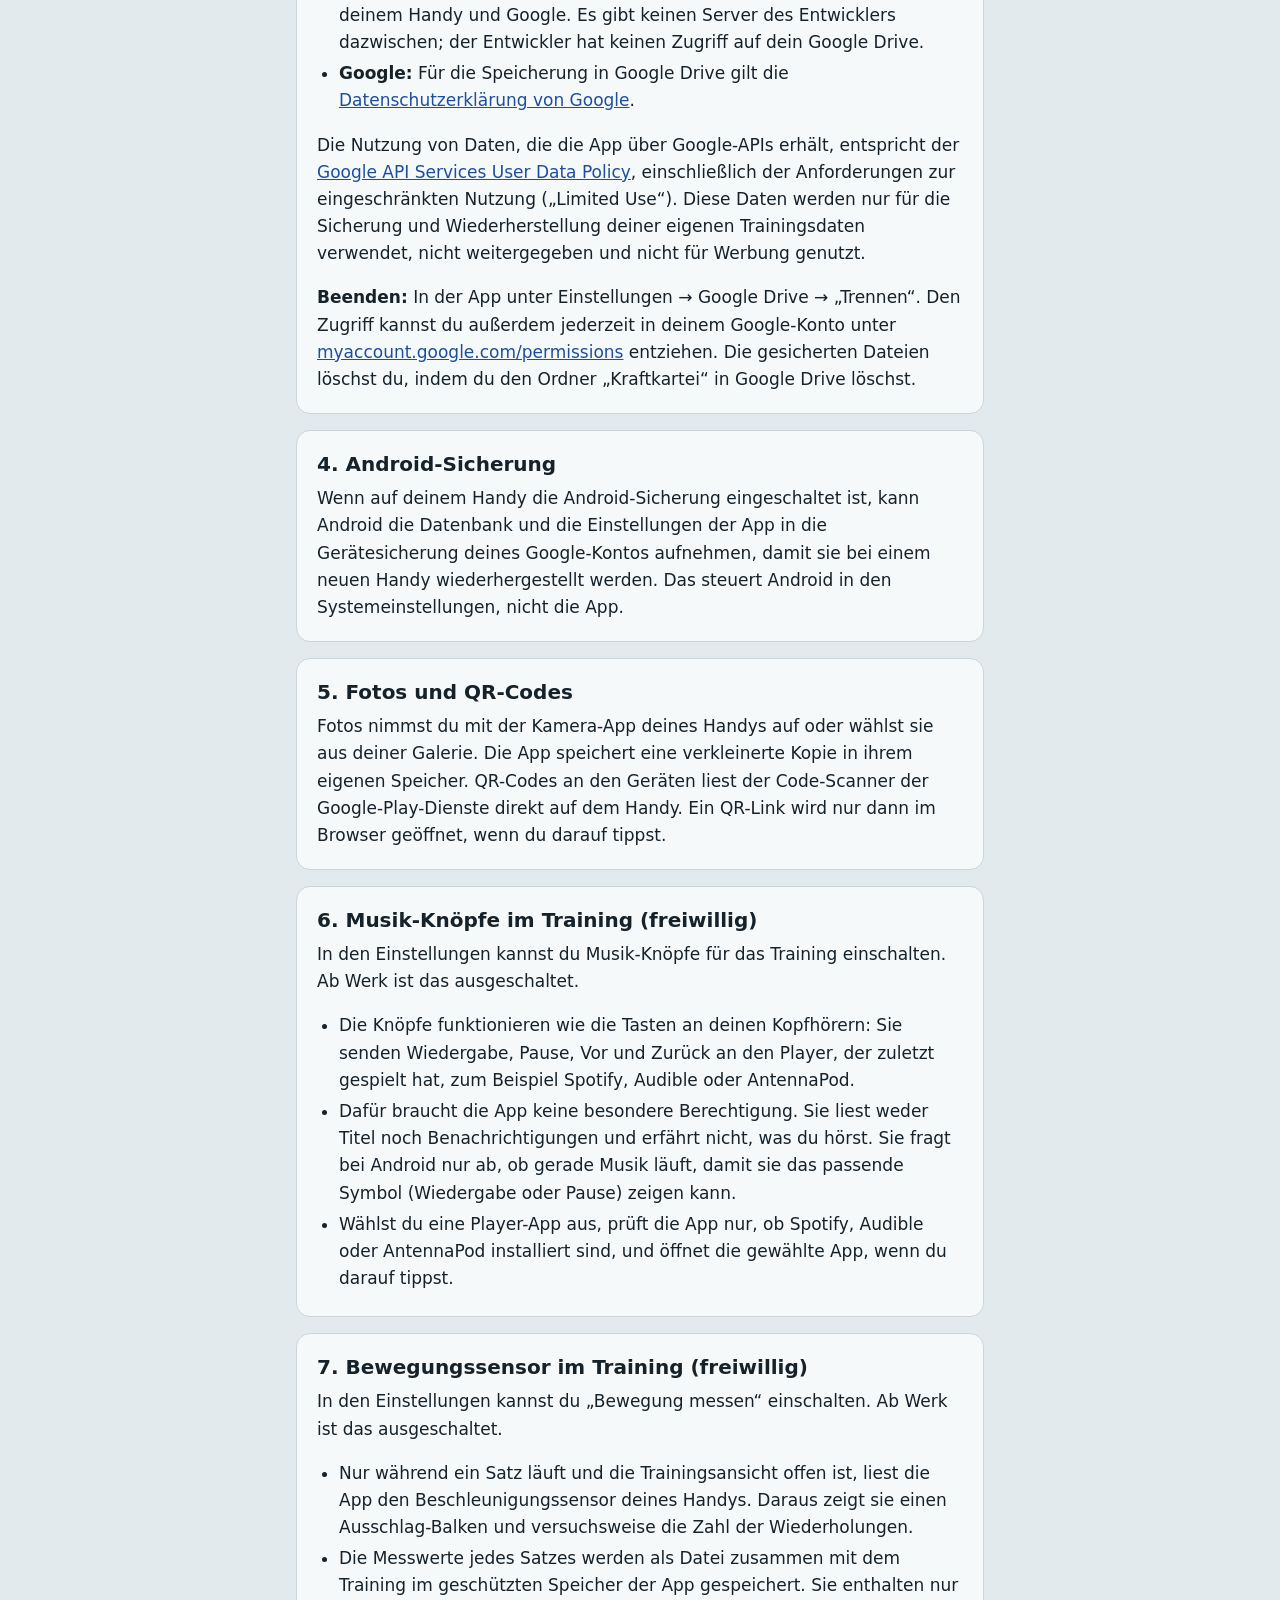
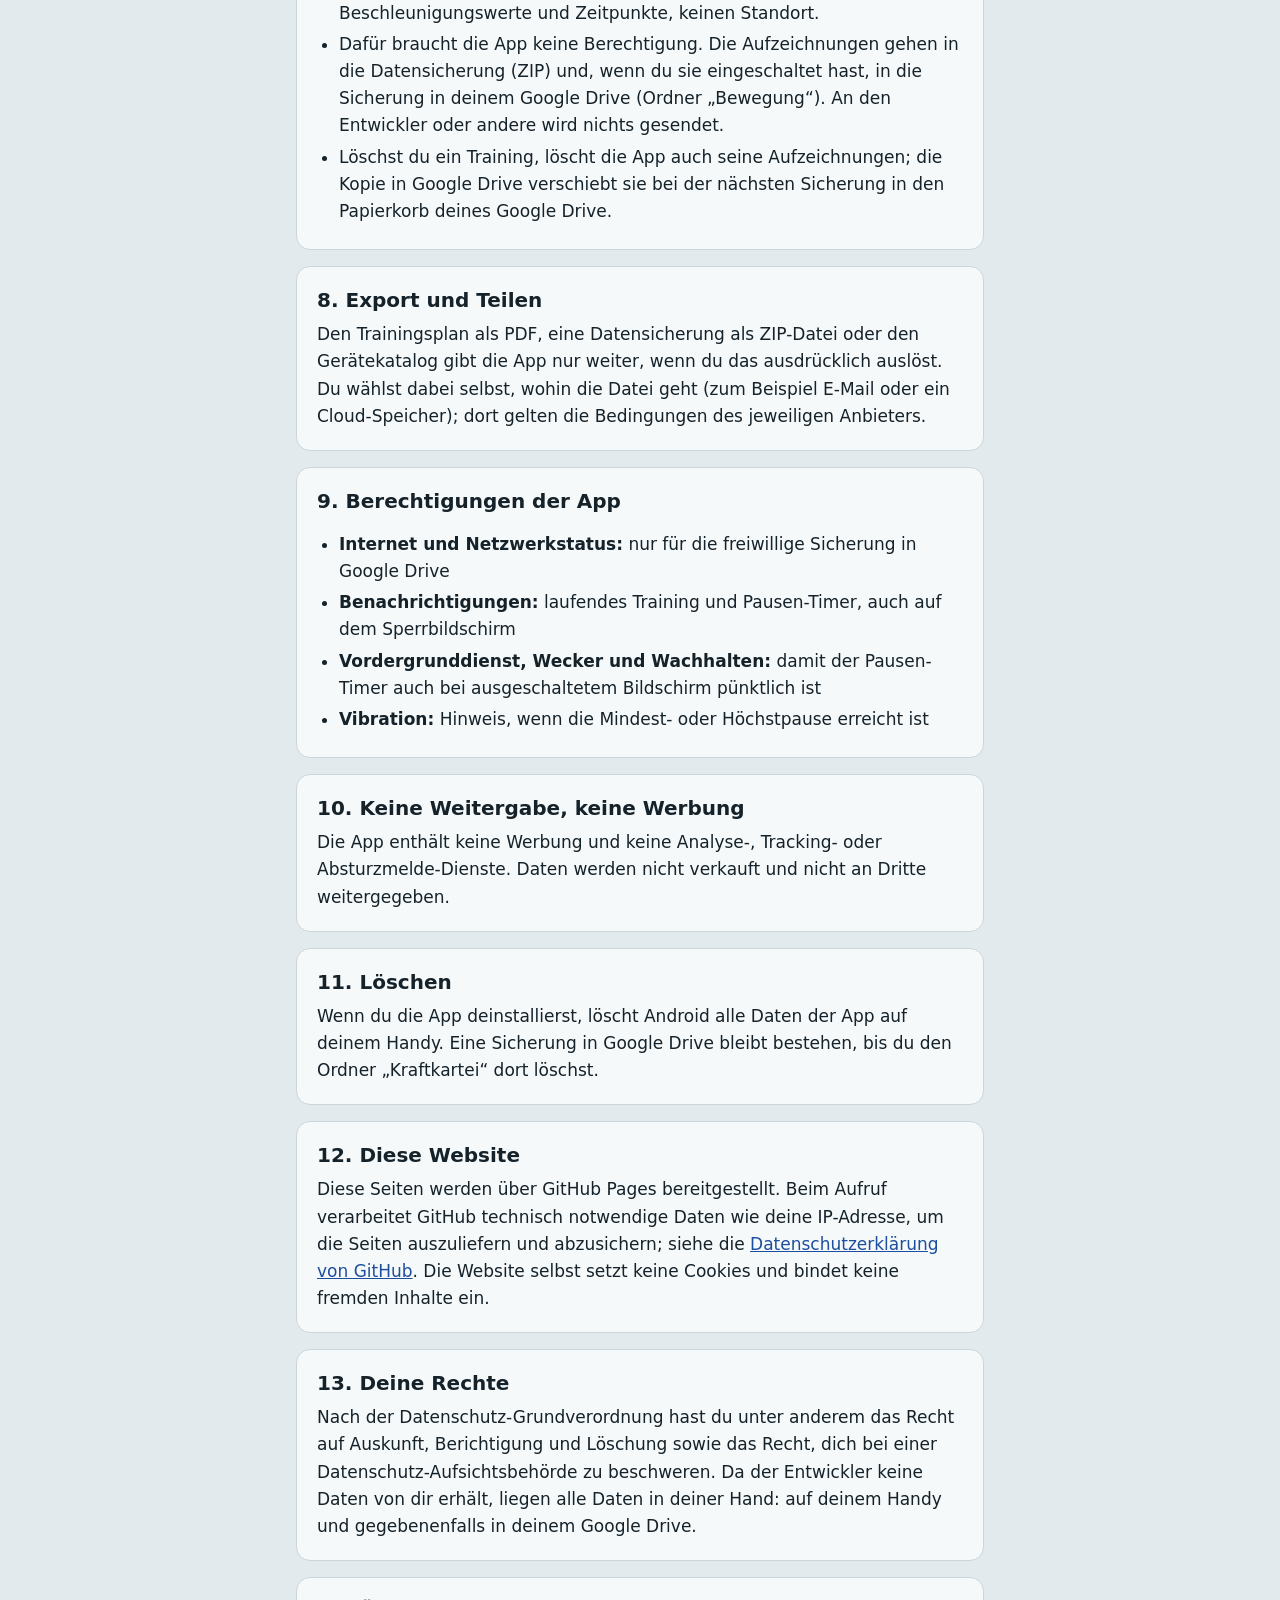
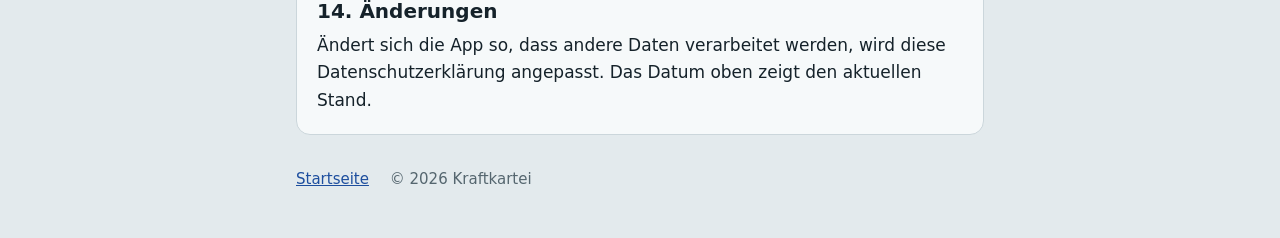
==== commit 14777e6f: "Datenschutz und Startseite: Bewegungssensor, Satzzeiten (Version 0.4.0) Co-Authored-By: Claude Opus " ====
--- a/datenschutz.html
+++ b/datenschutz.html
@@ -19,7 +19,7 @@
       Kraftkartei
     </a>
     <h1>Datenschutzerklärung</h1>
-    <p class="lead">für die Android-App Kraftkartei · Stand: 29. Oktober 2026 (ergänzt: Musik-Knöpfe)</p>
+    <p class="lead">für die Android-App Kraftkartei · Stand: 1. November 2026 (ergänzt: Bewegungssensor, Satzzeiten)</p>
   </header>
 
   <section class="note">
@@ -42,7 +42,8 @@
     <p>Die App speichert, was du selbst einträgst:</p>
     <ul>
       <li>deinen Trainingsplan: Übungen, Geräteeinstellungen, Sätze, Wiederholungen, Gewichte und Gewichtsänderungen mit Datum</li>
-      <li>deine Trainingstage mit Start- und Endzeit sowie die erledigten und übersprungenen Übungen</li>
+      <li>deine Trainingstage mit Start- und Endzeit sowie die erledigten, übersprungenen und ausgelassenen Übungen</li>
+      <li>die Zeitpunkte, zu denen du einen Satz startest und beendest, daraus Satz-, Pausen- und Wechselzeiten</li>
       <li>weitere Aktivitäten, die du einträgst, zum Beispiel Aufwärmen auf dem Ergometer</li>
       <li>den Gerätekatalog deines Studios mit Fotos und QR-Links</li>
       <li>deine Einstellungen in der App</li>
@@ -108,14 +109,30 @@
   </section>
 
   <section>
-    <h2>7. Export und Teilen</h2>
+    <h2>7. Bewegungssensor im Training (freiwillig)</h2>
+    <p>In den Einstellungen kannst du „Bewegung messen“ einschalten. Ab Werk ist das ausgeschaltet.</p>
+    <ul>
+      <li>Nur während ein Satz läuft und die Trainingsansicht offen ist, liest die App den Beschleunigungssensor
+        deines Handys. Daraus zeigt sie einen Ausschlag-Balken und versuchsweise die Zahl der Wiederholungen.</li>
+      <li>Die Messwerte jedes Satzes werden als Datei zusammen mit dem Training im geschützten Speicher der App
+        gespeichert. Sie enthalten nur Beschleunigungswerte und Zeitpunkte, keinen Standort.</li>
+      <li>Dafür braucht die App keine Berechtigung. Die Aufzeichnungen gehen in die Datensicherung (ZIP) und, wenn du
+        sie eingeschaltet hast, in die Sicherung in deinem Google Drive (Ordner „Bewegung“). An den Entwickler oder
+        andere wird nichts gesendet.</li>
+      <li>Löschst du ein Training, löscht die App auch seine Aufzeichnungen; die Kopie in Google Drive verschiebt sie
+        bei der nächsten Sicherung in den Papierkorb deines Google Drive.</li>
+    </ul>
+  </section>
+
+  <section>
+    <h2>8. Export und Teilen</h2>
     <p>Den Trainingsplan als PDF, eine Datensicherung als ZIP-Datei oder den Gerätekatalog gibt die App nur weiter,
       wenn du das ausdrücklich auslöst. Du wählst dabei selbst, wohin die Datei geht (zum Beispiel E-Mail oder ein
       Cloud-Speicher); dort gelten die Bedingungen des jeweiligen Anbieters.</p>
   </section>
 
   <section>
-    <h2>8. Berechtigungen der App</h2>
+    <h2>9. Berechtigungen der App</h2>
     <ul>
       <li><strong>Internet und Netzwerkstatus:</strong> nur für die freiwillige Sicherung in Google Drive</li>
       <li><strong>Benachrichtigungen:</strong> laufendes Training und Pausen-Timer, auch auf dem Sperrbildschirm</li>
@@ -126,19 +143,19 @@
   </section>
 
   <section>
-    <h2>9. Keine Weitergabe, keine Werbung</h2>
+    <h2>10. Keine Weitergabe, keine Werbung</h2>
     <p>Die App enthält keine Werbung und keine Analyse-, Tracking- oder Absturzmelde-Dienste. Daten werden nicht
       verkauft und nicht an Dritte weitergegeben.</p>
   </section>
 
   <section>
-    <h2>10. Löschen</h2>
+    <h2>11. Löschen</h2>
     <p>Wenn du die App deinstallierst, löscht Android alle Daten der App auf deinem Handy. Eine Sicherung in Google
       Drive bleibt bestehen, bis du den Ordner „Kraftkartei“ dort löschst.</p>
   </section>
 
   <section>
-    <h2>11. Diese Website</h2>
+    <h2>12. Diese Website</h2>
     <p>Diese Seiten werden über GitHub Pages bereitgestellt. Beim Aufruf verarbeitet GitHub technisch notwendige Daten
       wie deine IP-Adresse, um die Seiten auszuliefern und abzusichern; siehe die
       <a href="https://docs.github.com/de/site-policy/privacy-policies/github-general-privacy-statement">Datenschutzerklärung von GitHub</a>.
@@ -146,14 +163,14 @@
   </section>
 
   <section>
-    <h2>12. Deine Rechte</h2>
+    <h2>13. Deine Rechte</h2>
     <p>Nach der Datenschutz-Grundverordnung hast du unter anderem das Recht auf Auskunft, Berichtigung und Löschung
       sowie das Recht, dich bei einer Datenschutz-Aufsichtsbehörde zu beschweren. Da der Entwickler keine Daten von
       dir erhält, liegen alle Daten in deiner Hand: auf deinem Handy und gegebenenfalls in deinem Google Drive.</p>
   </section>
 
   <section>
-    <h2>13. Änderungen</h2>
+    <h2>14. Änderungen</h2>
     <p>Ändert sich die App so, dass andere Daten verarbeitet werden, wird diese Datenschutzerklärung angepasst.
       Das Datum oben zeigt den aktuellen Stand.</p>
   </section>
